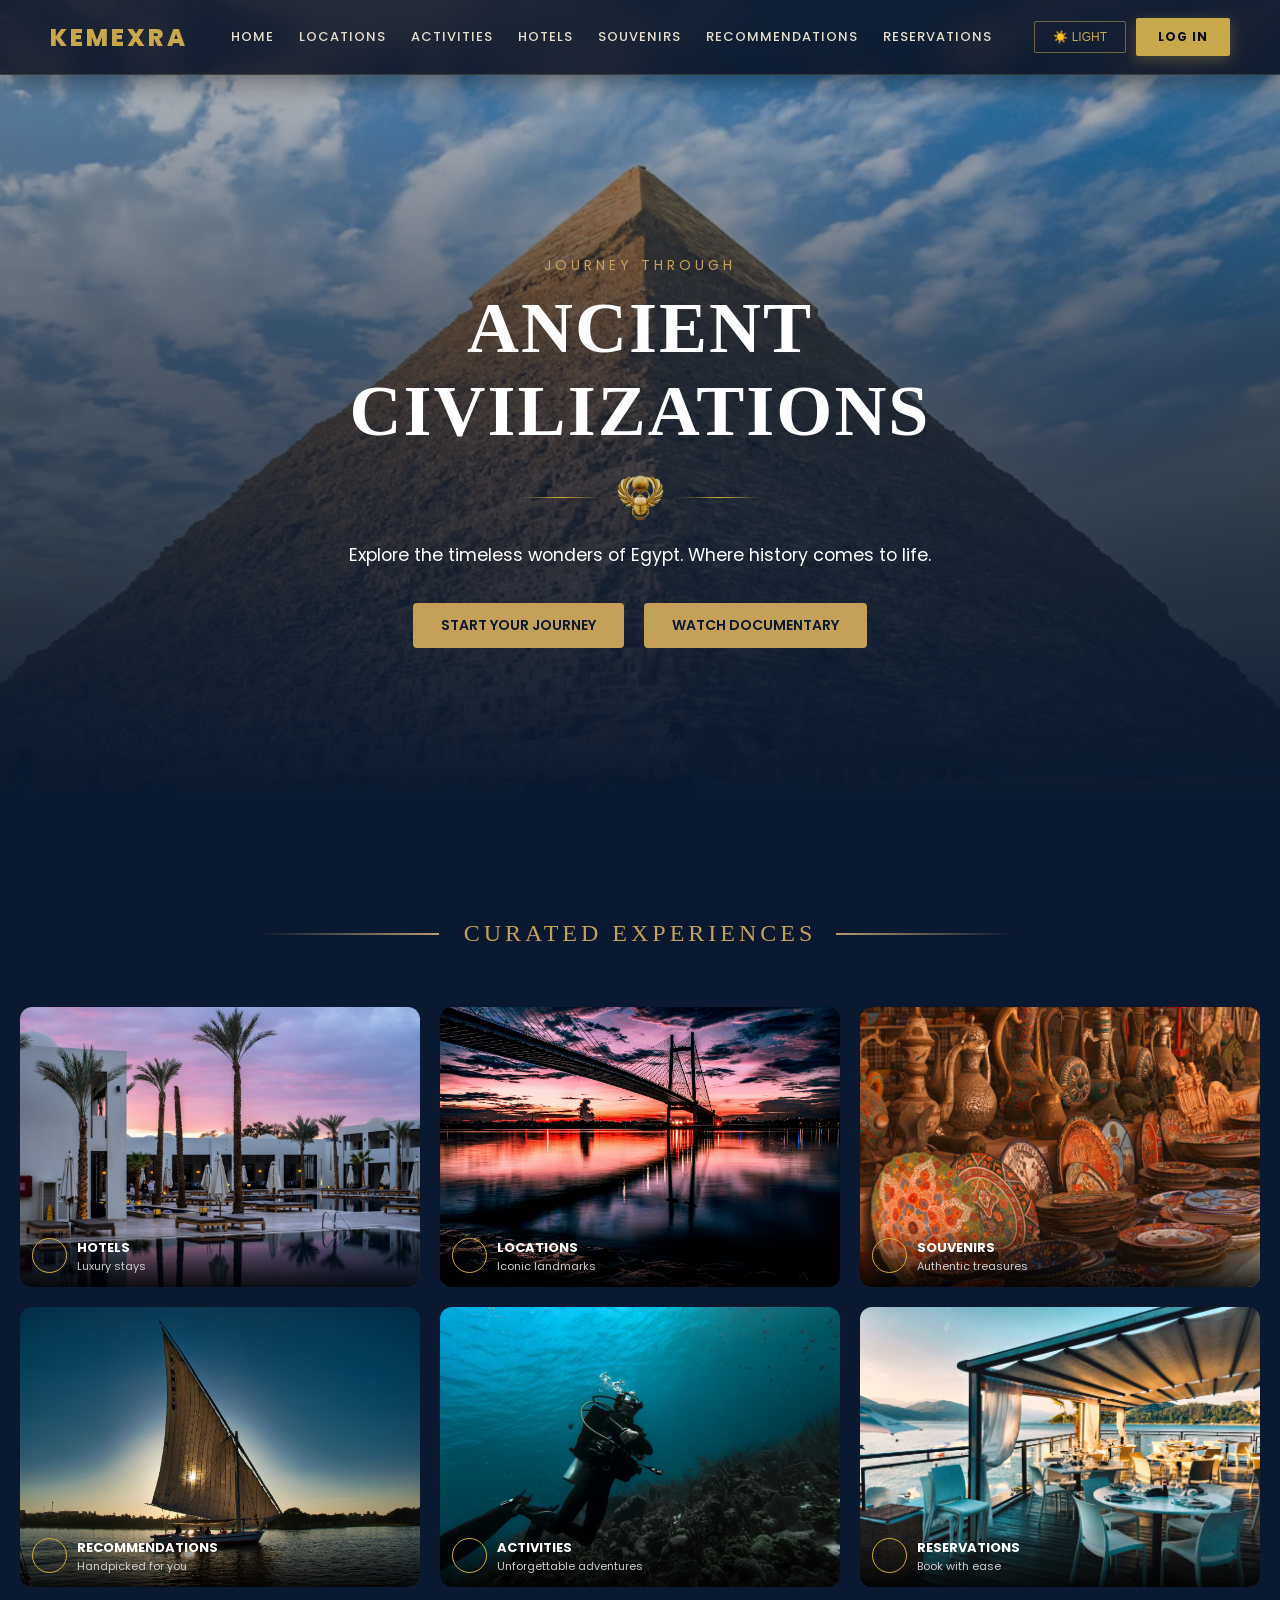
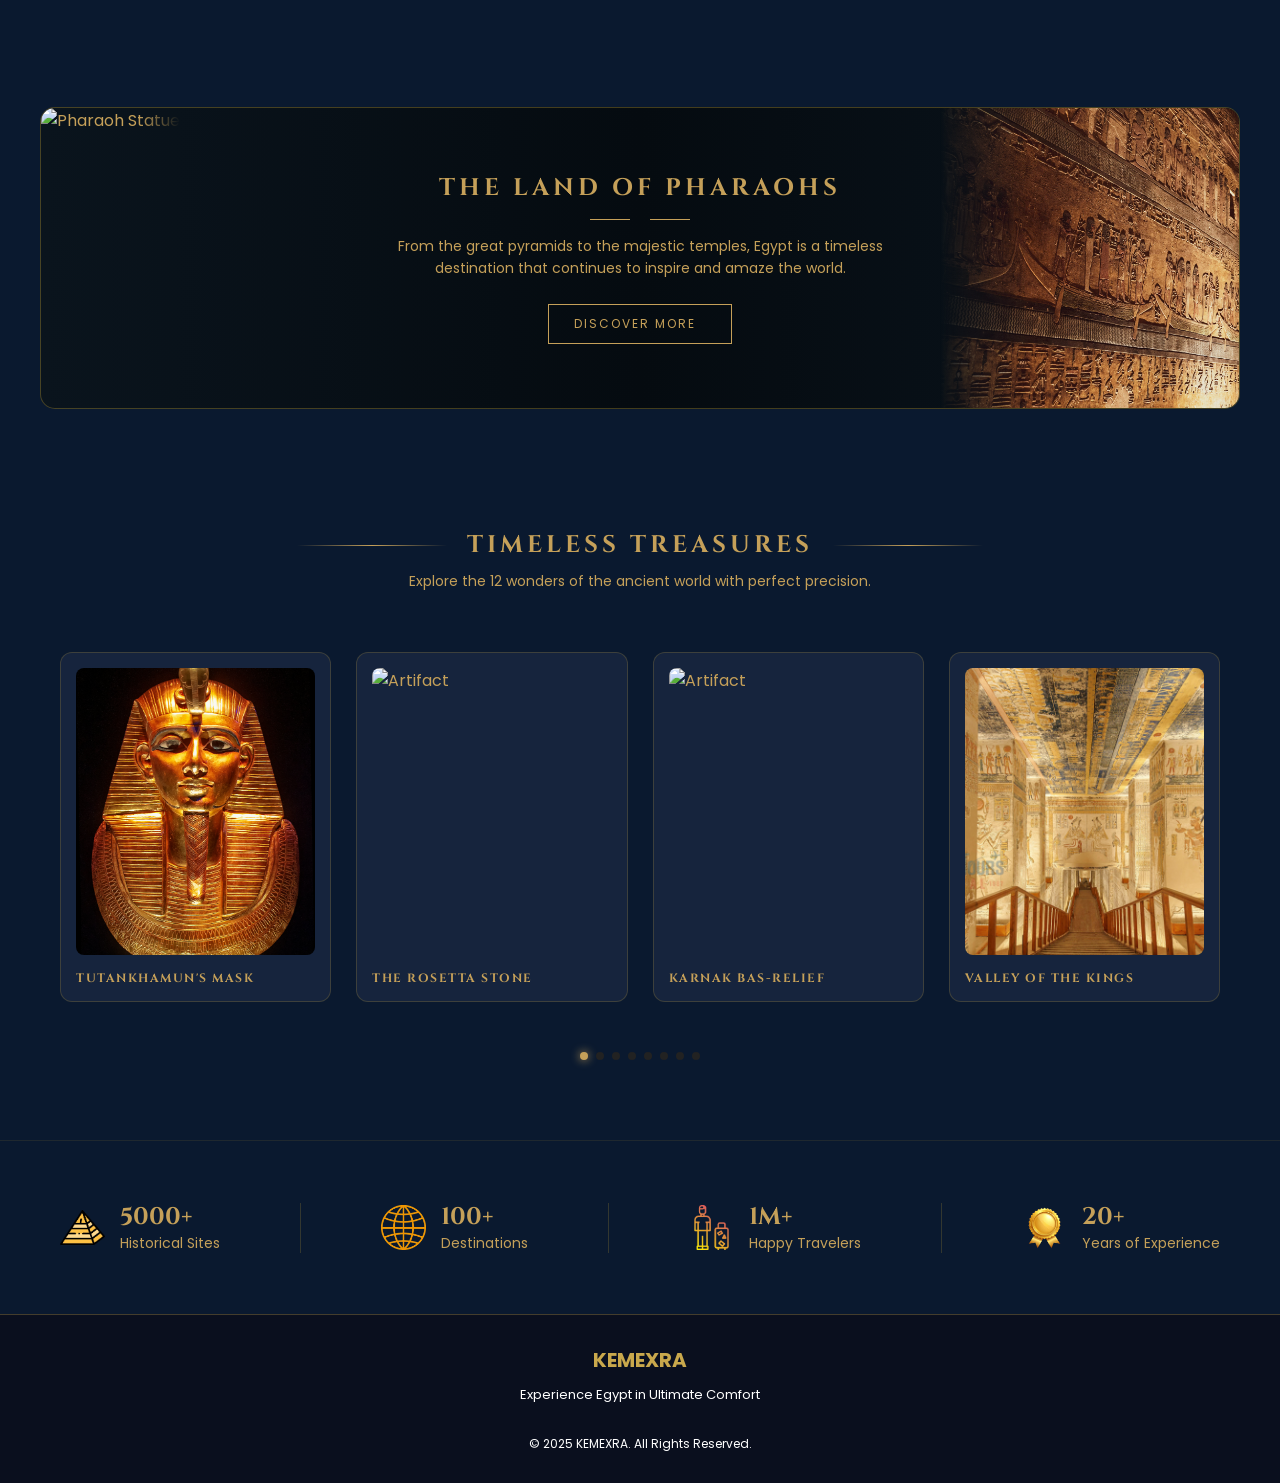
==== index.html @ e56639f3 "Update index.html" ====
<!DOCTYPE html>
<html lang="en">
<head>
    <meta charset="UTF-8">
    <meta name="viewport" content="width=device-width, initial-scale=1.0">
    <title>home</title>
    <link rel="stylesheet" href="index.css">
    <link rel="stylesheet" href="https://cdnjs.cloudflare.com/ajax/libs/font-awesome/7.0.1/css/all.min.css" integrity="sha512-2SwdPD6INVrV/lHTZbO2nodKhrnDdJK9/kg2XD1r9uGqPo1cUbujc+IYdlYdEErWNu69gVcYgdxlmVmzTWnetw==" crossorigin="anonymous" referrerpolicy="no-referrer" />
</head>
<body>
    <!-- HEADER START -->
    <header id="header">
<nav class="navbar">
    <div class="logo">KEMEXRA</div>
    <div class="nav-links">
        <a href="index.html">Home</a>
        <a href="locations/locations.html">Locations</a>
        <a href="activities/activities.html">Activities</a>
        <a href="hotels/hotels.html">Hotels</a>
        <a href="souvenirs/souvenirs.html">Souvenirs</a>
        <a href="Recommendations/rec.html">Recommendations</a>
        <a href="booking/booking.html">Reservations</a>
    </div>
    <div style="display:flex; gap:10px; align-items:center;">
        <button class="theme-btn" onclick="toggleTheme()">☀️ Light</button>
        <a class="action-btn" href="login.html">LOG IN</a>
    </div>
</nav>
    </header>
    <!-- HEADER END -->
<!-- ============================================================================ -->
    <!-- main start -->
    <main>
        <!-- home start -->
        <section id="hero">
            <div class="container">
                <span class="sub-title">JOURNEY THROUGH</span>
                <h1>ANCIENT CIVILIZATIONS</h1>
                <div class="divider">
                    <div class="line"></div>
                    <img src="./img/scarab.png" alt="" class="scarab">
                    <div class="line"></div>
                </div>
                <p>Explore the timeless wonders of Egypt. Where history comes to life.</p>
                <div class="btn-group">
                    <a href="#" class="btn btn-gold">START YOUR JOURNEY <i class="fa-solid fa-right-long"></i></a>
                    <a href="#" class="btn btn-outline"><i class="fa-solid fa-play"></i>WATCH DOCUMENTARY</a>
                </div>
            </div>
        </section>
        <!-- home end -->
<!-- =============================================================================================================================== -->
        <!-- card start -->
        <section id="card">
            <div class="curated-container">
                <span class="text">CURATED EXPERIENCES</span>
            </div>
            <div class="cards-grid">
                <div class="custom-card">
                    <a href="#"><img src="./img/hotels.jpg"></a>
                    <div class="card-overlay">
                        <div class="icon-circle"><i class="fa-solid fa-hotel"></i></div>
                        <div class="card-info">
                            <h3>HOTELS</h3>
                            <p>Luxury stays</p>
                        </div>
                    </div>
                </div>
                <div class="custom-card">
                    <a href="#"><img src="./img/locations.jpg"></a>
                    <div class="card-overlay">
                        <div class="icon-circle"><i class="fa-solid fa-location-dot"></i></div>
                        <div class="card-info">
                            <h3>LOCATIONS</h3>
                            <p>Iconic landmarks</p>
                        </div>
                    </div>
                </div>
                <div class="custom-card">
                    <a href="#"><img src="./img/SOUVENIRS.jpg"></a>
                    <div class="card-overlay">
                        <div class="icon-circle"><i class="fa-solid fa-bag-shopping"></i></div>
                        <div class="card-info">
                            <h3>SOUVENIRS</h3>
                            <p>Authentic treasures</p>
                        </div>
                    </div>
                </div>
                <div class="custom-card">
                    <a href="#"><img src="./img/RECOMMENDATIONS.jpg"></a>
                    <div class="card-overlay">
                        <div class="icon-circle"><i class="fa-regular fa-star"></i></div>
                        <div class="card-info">
                            <h3>RECOMMENDATIONS</h3>
                            <p>Handpicked for you</p>
                        </div>
                    </div>
                </div>
                <div class="custom-card">
                    <a href="#"><img src="./img/ACTIVITIES.jpg"></a>
                    <div class="card-overlay">
                        <div class="icon-circle"><i class="fa-solid fa-person-swimming"></i></div>
                        <div class="card-info">
                            <h3>ACTIVITIES</h3>
                            <p>Unforgettable adventures</p>
                        </div>
                    </div>
                </div>
                <div class="custom-card">
                    <a href="#"><img src="./img/RESERVATIONS.jpg"></a>
                    <div class="card-overlay">
                        <div class="icon-circle"><i class="fa-solid fa-bell-concierge"></i></div>
                        <div class="card-info">
                            <h3>RESERVATIONS</h3>
                            <p>Book with ease</p>
                        </div>
                    </div>
                </div>
            </div>
        </section>
        <!-- card end -->
<!-- ================================================================================================================================= -->
        <!-- pharaoh start -->
        <section class="pharaohs-banner">
            <div class="banner-content">
                <div class="banner-img-side left-img">
                    <img src="./img/Pharaoh.png" alt="Pharaoh Statue">
                </div>
                <div class="banner-text">
                    <h2 class="gold-title">THE LAND OF PHARAOHS</h2>
                    <div class="mini-divider">
                        <span class="line"></span>
                        <i class="fa-solid fa-feather-pointed"></i>
                        <span class="line"></span>
                    </div>
                    <p>From the great pyramids to the majestic temples, Egypt is a timeless destination that continues to inspire and amaze the world.</p>
                    <a href="#" class="discover-btn">DISCOVER MORE <i class="fa-solid fa-arrow-right"></i></a>
                </div>
                <div class="banner-img-side right-img">
                    <img src="./img/Hieroglyphics.jpg" alt="Hieroglyphics">
                </div>
            </div>
        </section>
        <!--  pharaoh end -->
<!-- ============================================================================================================================================== -->
        <!-- slider start -->
        <section id="treasures-slider">
            <div class="section-title-wrapper">
                <div class="line"></div>
                <h2 class="gold-title">TIMELESS TREASURES</h2>
                <div class="line"></div>
            </div>
            <p class="slider-desc">Explore the 12 wonders of the ancient world with perfect precision.</p>
            <div class="carousel-main-wrapper">
                <button class="nav-arrow prev" id="prevBtn"><i class="fa-solid fa-chevron-left"></i></button>
                <div class="carousel-viewport" id="viewport">
                    <div class="carousel-track" id="track">
                        <div class="artifact-card">
                            <div class="artifact-img"><img src="./img/TUTANKHAMUN'S.jpg" alt="Artifact"></div>
                            <h3>TUTANKHAMUN'S MASK</h3>
                        </div>
                        <div class="artifact-card">
                            <div class="artifact-img"><img src="./img/ROSETTA.jpg" alt="Artifact"></div>
                            <h3>THE ROSETTA STONE</h3>
                        </div>
                        <div class="artifact-card">
                            <div class="artifact-img"><img src="./img/KARNAK.jpg" alt="Artifact"></div>
                            <h3>KARNAK BAS-RELIEF</h3>
                        </div>
                        <div class="artifact-card">
                            <div class="artifact-img"><img src="./img/VALLEY OF THE KINGS.jpg" alt="Artifact"></div>
                            <h3>VALLEY OF THE KINGS</h3>
                        </div>
                        <div class="artifact-card">
                            <div class="artifact-img"><img src="./img/LUXOR TEMPLE.jpg" alt="Artifact"></div>
                            <h3>LUXOR TEMPLE</h3>
                        </div>
                        <div class="artifact-card">
                            <div class="artifact-img"><img src="./img/ABU SIMBEL TEMPLE.webp" alt="Artifact"></div>
                            <h3>ABU SIMBEL TEMPLE</h3>
                        </div>
                        <div class="artifact-card">
                            <div class="artifact-img"><img src="./img/queen-nefertiti.webp" alt="Artifact"></div>
                            <h3>QUEEN NEFERTARI</h3>
                        </div>
                        <div class="artifact-card">
                            <div class="artifact-img"><img src="./img/GREAT PYRAMIDS.jpg" alt="Artifact"></div>
                            <h3>GREAT PYRAMIDS</h3>
                        </div>
                        <div class="artifact-card">
                            <div class="artifact-img"><img src="./img/THE SPHINX.webp" alt="Artifact"></div>
                            <h3>THE SPHINX</h3>
                        </div>
                        <div class="artifact-card">
                            <div class="artifact-img"><img src="./img/PHILAE TEMPLE.jpg" alt="Artifact"></div>
                            <h3>PHILAE TEMPLE</h3>
                        </div>
                        <div class="artifact-card">
                            <div class="artifact-img"><img src="./img/COLOSSI OF MEMNON.avif" alt="Artifact"></div>
                            <h3>COLOSSI OF MEMNON</h3>
                        </div>
                        <div class="artifact-card">
                            <div class="artifact-img"><img src="./img/EDFU TEMPLE.avif" alt="Artifact"></div>
                            <h3>EDFU TEMPLE</h3>
                        </div>
                    </div>
                </div>
                <button class="nav-arrow next" id="nextBtn"><i class="fa-solid fa-chevron-right"></i></button>
            </div>
            <div class="slider-dots" id="dotsContainer"></div>
        </section>
        <!-- slider end -->
<!-- ==================================================================================================================================================== -->
<!-- stats start -->
        <section id="stats-banner">
            <div class="stats-container">
                <div class="stat-item">
                    <img src="./img/pyramid_icon.png" alt="Icon">
                    <div class="stat-text">
                        <h3>5000+</h3>
                        <p>Historical Sites</p>
                    </div>
                </div>
                <div class="stat-divider"></div>
                <div class="stat-item">
                    <img src="./img/globe-icon.png" alt="Icon">
                    <div class="stat-text">
                    <h3>100+</h3>
                    <p>Destinations</p>
                </div>
            </div>
            <div class="stat-divider"></div>
            <div class="stat-item">
                <img src="./img/traveler-icon.png" alt="Icon">
                <div class="stat-text">
                    <h3>1M+</h3>
                    <p>Happy Travelers</p>
                </div>
            </div>
            <div class="stat-divider"></div>
            <div class="stat-item">
                <img src="./img/award-icon.png" alt="Icon">
                <div class="stat-text">
                    <h3>20+</h3>
                    <p>Years of Experience</p>
                </div>
            </div>
        </section>
<!-- stats end -->
    </main>
    <!-- main end -->
<!-- ======================================================================================================================= -->
    <!-- footer start -->
    <footer>
        <p class="footer-logo">KEMEXRA</p>
        <p class="footer-tagline">Experience Egypt in Ultimate Comfort</p>
        <div class="footer-socials">
            <a href="#"><i class="bi bi-facebook"></i></a>
            <a href="#"><i class="bi bi-instagram"></i></a>
            <a href="#"><i class="bi bi-twitter-x"></i></a>
        </div>
        <p class="footer-copy">&copy; 2025 KEMEXRA. All Rights Reserved.</p>
    </footer>
    <!-- footer end -->
<script src="index.js"></script>
</body>
</html>
---- index.css ----
@import url('https://fonts.googleapis.com/css2?family=Cinzel:wght@400;700&family=Playfair+Display:ital,wght@0,700;1,700&family=Montserrat:wght@300;400;600&family=Poppins:wght@300;400&display=swap');


:root { /*الوان الصفحة كفاريبل*/
    --bg-deep-blue: #0a192f;      
    --nav-darker-blue: #0a0f1e;  
    --gold-accent: #c5a059;
    --h1:#ffffff;        
    --white-text:#E1EBF9 ;         
    --button-gold:#c5a059;
    --sub-title: #c5a059;               
    --sky-blue-muted:#16243d;
    --parent-color:linear-gradient(90deg, rgba(10,20,29,1) 0%, rgba(5,11,16,1) 50%, rgba(10,20,29,1) 100%); 
    --shadow-color:linear-gradient(to bottom, rgba(10, 25, 47, 0.2) 0%,   rgba(10, 25, 47, 0.7) 40%,   rgba(10, 25, 47, 1) 90% );
    --line:linear-gradient(to right, transparent, #d4af37, transparent);        
}



:root.light-mode { /*الوان الصفحة بنفس الفاريبلز بس لايت */
    --bg-deep-blue: #E1EBF9;
    --gold-accent: #2C3E50;
    --nav-darker-blue:#F0F4FF;
    --sky-blue-muted:#D1E3F8;
    --parent-color:#F5F5F5;
    --white-text:#0a0f1e;
    --shadow-color:linear-gradient(to bottom, rgba(225, 235, 249, 0) 0%,   rgba(225, 235, 249, 0.6) 50%,  rgba(225, 235, 249, 1) 100% );
    --h1:#2B4377;
    --sub-title:#2B4377;
    --line:linear-gradient(to right, transparent,#2B4377 , transparent);
    --button-gold:#2B4377;
}


body {
    background-color: var(--bg-deep-blue);
    color: var(--gold-accent);
    transition: 0.3s; 
}

*{
    margin: 0;
    padding:0;
    box-sizing:border-box;

}

html{
    scroll-behavior: smooth;
}

body{
    font-family: "Poppins", sans-serif;
}

ul{
    list-style: none;
}
a{
    text-decoration:none;
}
/* ===================================================================== */

#header{
    position:fixed;
    width:100%;
    z-index: 3;
    

}


.navbar {
    display: flex;
    justify-content: space-between;
    align-items: center;
    padding: 18px 50px; 
    background-color: rgba(10, 15, 30, 0.85);
    backdrop-filter: blur(12px); 
    position: sticky;
    top: 0;
    z-index: 1000;
    border-bottom: 1px solid rgba(201, 168, 76, 0.2); 
    box-shadow: 0 4px 30px rgba(0, 0, 0, 0.5); 
}

.logo {
    font-size: 24px;
    font-weight: 800;
    color: #c9a84c;
    letter-spacing: 3px;
    text-transform: uppercase;
}

.nav-links {
    display: flex;
    gap: 25px;
}

.nav-links a {
    text-decoration: none;
    color: #e6dfcd; 
    font-size: 13px;
    font-weight: 500;
    text-transform: uppercase;
    letter-spacing: 1px;
    transition: all 0.4s ease; 
    position: relative; 
}

.nav-links a::after {
    content: '';
    position: absolute;
    width: 0;
    height: 1.5px;
    bottom: -5px;
    left: 0;
    background-color: #c9a84c;
    transition: width 0.3s ease;
}

.nav-links a:hover {
    color: #c9a84c;
}

.nav-links a:hover::after {
    width: 100%;
}

.theme-btn {
    background-color: transparent;
    border: 1px solid rgba(201, 168, 76, 0.5);
    color: #c9a84c;
    padding: 8px 18px;
    border-radius: 2px; 
    cursor: pointer;
    font-size: 12px;
    text-transform: uppercase;
    transition: 0.3s;
}

.theme-btn:hover {
    background-color: rgba(201, 168, 76, 0.1);
    border-color: #c9a84c;
}

.action-btn {
    background-color: #c9a84c;
    padding: 10px 22px;
    border-radius: 2px;
    color: #0a0f1e !important;
    font-weight: 700;
    font-size: 12px;
    letter-spacing: 1px;
    transition: 0.3s;
    box-shadow: 0 4px 15px rgba(201, 168, 76, 0.3);
}

.action-btn:hover {
    background-color: #e8ce87;
    transform: translateY(-2px); 
    box-shadow: 0 6px 20px rgba(201, 168, 76, 0.4);
}

.container {
    max-width: 900px;
    padding: 20px;
    text-align: center; 
}

/* ============================================================================================================================================================ */

#hero {
    background-image: var(--shadow-color)/*linear-gradient(to bottom, rgba(10, 25, 47, 0.2) 0%,   rgba(10, 25, 47, 0.7) 40%,   rgba(10, 25, 47, 1) 90% )*/
    ,url('./img/homebackground.avif');
    background-size: cover;
    background-position: center;
    height: 100vh;
    display: flex;
    justify-content: center;
    align-items: center;
}


.sub-title {
    font-size: 14px;
    letter-spacing: 4px;
    color: var(--sub-title); 
    text-transform: uppercase;
}


#hero h1 { 
    /*clamp بتخلي حجم الخط يتغير على حسب الشاشة*/
    font-size: clamp(2.5rem, 6vw, 4.5rem);/*clamp(اكبر قيمة, قيمة متغيرة حسب عرض الشاشة, اقل قيمة*/ 
    font-weight: 700;
    letter-spacing: 2px;
    margin: 10px 0;
    font-family: "Times New Roman", Times, serif; 
    color: var(--h1);
}


.divider { /*ده عشان اخلي الخط والصورة والخط التاني جمب بعض */
    display: flex;
    align-items: center;
    justify-content: center;
    gap: 15px;
    margin: 20px 0;
}

.divider .line { /*جبت ديف فاضي اديتله ارتفاع و عرض ولون فبقى خط صغير*/
    height: 1px;
    width: 80px;
    background: var(--line);/*linear-gradient(to right, transparent, #d4af37, transparent)*/
}

.divider .scarab {
    width: 50px;
}


#hero p {
    font-size: 1.1rem;
    color: var(--h1);
    margin-bottom: 35px;
}


.btn-group {
    display: flex;
    gap: 20px;
    justify-content: center;
    flex-wrap: wrap; 
}

.btn {
    text-decoration: none;
    padding: 12px 28px;
    font-weight: 600;
    font-size: 14px;
    border-radius: 4px;
    transition: 0.3s ease;
    gap: 10px;
}


.btn-gold {
    background-color: var(--button-gold);
    color: var(--bg-deep-blue);
}

.btn-gold:hover {
    background-color: #f1c40f;
    transform: translateY(-3px);
}


.btn-outline { /*عاملة كل بوتون كلاس مختلف عشان كنت بفكر اخليهم مختلفين في الالوان بس رجعت في كلامي*/
    background-color: var(--button-gold);
    color: var(--bg-deep-blue);
}

.btn-outline:hover {
    border-color: var(--gold-accent);
    background-color: #f1c40f;
    transform: translateY(-3px);    
}

/* ========================================================================================================= */


#card{
    background-color: var(--bg-deep-blue);
    display: flex;
    width: 100%;
    justify-content: center;
    align-items: center;
    padding: 0px 20px;
    padding-bottom: 80px;
    flex-direction: column;
    gap: 40px;
}





.curated-container {
    display: flex;
    align-items: center;
    text-align: center;
    width: 100%;
    max-width: 800px;
    padding: 20px;
}

.text {
    color:#c5a059; 
    font-family: "Times New Roman", Times, serif; 
    font-size: 24px;
    letter-spacing: 4px; 
    padding: 0 20px;
    white-space: nowrap;
    font-weight: 500;
}

/*الخطين اللي جمب ال text *//*نفس فكرة  ال ديفايدر فوق بس بطريقة مختلفة*/
.curated-container::before,
.curated-container::after { /*قبل وبعد ال ديف ده */
    content: "";
    flex: 1; /*هيتمدو وياخدو مساحة*/ /*المساحة اللي هياخدوها هيا مساحة ال curated-container max-width:800px; مش هياخدو عرض الشاشة كلها*/
    height: 2px; /*سمك الخط*/
    background: linear-gradient(to right, transparent, #b89c6f); 
    margin-right: 5px;
}

.curated-container::after { /*من اليمين للشمال*/
    background: linear-gradient(to left, transparent, #b89c6f);
}



.cards-grid{
    display: grid;
    grid-template-columns: repeat(3, 1fr); 
    justify-content: center;
    gap: 20px;
    width: 100%;/*بخلي الديف ياخد ال 1300 كاملين من غيرها هتبقى اصغر من ال 1300*/
    max-width: 1300px;
    margin: auto;
}


.custom-card{
    width: 100%;/*1fr*/
    height: 280px; 
    position: relative;
    border-radius: 12px;
    overflow: hidden;
    transition: 0.3s;
}


.custom-card img{
    width: 100%;
    height: 100%;
    object-fit: cover;
    transition: 0.4s;
}


.card-overlay{
    position: absolute;
    bottom: 0;
    width: 100%;
    padding: 12px;
    display: flex;
    gap: 10px;
    background: linear-gradient(to top, rgba(0,0,0,0.85), transparent);
    color: white;
}


.icon-circle{
    width: 35px;
    height: 35px;
    border: 1px solid #d4af37;
    border-radius: 50%;
    display: flex;
    align-items: center;
    justify-content: center;
    color: #d4af37;
    font-size: 14px;
}


.card-info h3{
    font-size: 13px;
}

.card-info p{
    font-size: 11px;
    color: #ccc;
}


.custom-card:hover img{
    transform: scale(1.08);
}

.custom-card:hover{
    transform: translateY(-5px);
}

/* ===================================================================== */


.pharaohs-banner {
    background-color: var(--bg-deep-blue); 
    padding: 40px;
    display: flex;
    justify-content: center;
}

.banner-content {
    display: flex;
    align-items: center;
    justify-content: space-between;
    width: 100%;
    max-width: 1400px;
    border: 1px solid rgba(212, 175, 55, 0.3); 
    border-radius: 15px;
    overflow: hidden;
    background: var(--parent-color);
}


.banner-img-side {
    width: 25%;
    height: 300px;
}

.banner-img-side img {
    width: 100%;
    height: 100%;
    object-fit: cover;
    mask-image: linear-gradient(to right, black 70%, transparent);
}

.right-img img {
    mask-image: linear-gradient(to left, black 70%, transparent);
    /*دي بتستخدم عشان تخفي جزء من العنصر بشكل تدريجي */
    /*الصورة ظاهرة بالكامل من الشمال لحد 70% من الصورة*/
    /* بتبدا تختفي تدريجيا من 70% لحد الاخر  */
}


.banner-text {
    width: 45%;
    text-align: center;
    padding: 20px;
}

.gold-title{
    color: var(--gold-accent);
    font-family: 'Cinzel', serif;
    font-size: 22px;
    letter-spacing: 3px;
}

.mini-divider {
    display: flex;
    align-items: center;
    justify-content: center;
    gap: 10px;
    margin: 15px 0;
}

.mini-divider i{
    color: var(--gold-accent);
}

.mini-divider .line {
    height: 1px;
    width: 40px;
    background: var(--gold-accent);
}

.banner-text p {
    color: var(--gold-accent);
    font-size: 14px;
    line-height: 1.6;
    margin-bottom: 25px;
}


.discover-btn {
    display: inline-flex;
    align-items: center;
    gap: 10px;
    padding: 10px 25px;
    border: 1px solid var(--gold-accent);
    color: var(--gold-accent);
    font-size: 12px;
    letter-spacing: 2px;
    transition: 0.3s;
}

.discover-btn:hover {
    background: var(--button-gold);
    color: var(--bg-deep-blue);
}

/* ========================================================================= */



#treasures-slider {
    background-color: var(--bg-deep-blue);
    padding: 80px 0;
    display: flex;
    flex-direction: column;
    align-items: center;
}


.section-title-wrapper {
    display: flex;
    align-items: center;
    justify-content: center;
    gap: 20px;
    width: 100%;
    margin-bottom: 10px;
    padding: 0 20px;
}

.section-title-wrapper .line {
    height: 1px;
    flex: 1;
    max-width: 150px;
    background: linear-gradient(to right, transparent, var(--gold-accent), transparent);
}

.gold-title {
    color: #c5a059;
    font-family: 'Cinzel', serif;
    font-size: 24px;
    letter-spacing: 4px;
    text-transform: uppercase;
}

.slider-desc {
    color: var(--gold-accent);
    text-align: center;
    font-size: 14px;
    margin-bottom: 40px;
}

/*ده اللي فيه الاسهم الصور الحركة */
.carousel-main-wrapper {
    display: flex;
    align-items: center;
    max-width: 1350px;
    margin: 0 auto;
    position: relative;
    padding: 0 60px;
    width: 100%;
}

/*ده اللي فيه الكاردات و التراك*/
.carousel-viewport {
    width: 100%;
    overflow-x: hidden;/*من غيرها كل الكاردات هتبان بالعرض */
    scroll-behavior: smooth;
    scroll-snap-type: x mandatory; /*السحب افقي x ولازم يقف عند كل عنصر */
    scrollbar-width: none;/*في متصفحات بتظهر فيها شريط سكرول لو مكتبتش دي*/
    padding: 20px 0;
}


/* دي برضو عشان تخفي شريط السكرول */
.carousel-viewport::-webkit-scrollbar {
    display: none;
}

/*فيه الكاردات */
.carousel-track {
    display: flex;
    gap: 25px; 
    width: max-content;/*العرض على قد المحتوى بالظبط*/
}

/*كل كارد*/
.artifact-card {
    flex: 0 0 calc((100vw - 120px - (3 * 25px)) / 4); /* 0 0 معناها مش هتكبر ومش هتصغر ليها عرض ثابت*//*calc(عرض الشاشة كله - المارجن من الشمال واليمين -المسافات بين الكروت ال 3 جاب بين ال4 كروت / 4 تقسيم المساحة على 4 كروت)*/
    max-width: 280px; 
    scroll-snap-align: start;/*كل كارد وانا بعمل سكرول هيقف عند بدايته من الشمال*/
    background: var(--sky-blue-muted);
    border: 1px solid rgba(212, 175, 55, 0.2);
    border-radius: 12px;
    padding: 15px;/*لو شلتها الصورة هتبقى واخدة الديف كله ماعدا المارجن بوتوم اللي تحت*/
    transition: 0.4s ease;
}

.artifact-card:hover {
    border-color: var(--gold-accent);
    transform: translateY(-8px);
}

/*الديف اللي فيه الصورة*/
.artifact-img {
    width: 100%;
    aspect-ratio: 1 / 1.2;/*دي بتحدد نسبة العرض للارتفاع   الارتفاع اطول شوية من العرض مهما اتغير الحجم*/
    border-radius: 8px;
    overflow: hidden;
    margin-bottom: 15px;
}

.artifact-img img {
    width: 100%;
    height: 100%;
    object-fit: cover;
}

.artifact-card h3 {
    color: var(--gold-accent);
    font-size: 12px;
    letter-spacing: 1.5px;
    font-family: 'Cinzel', serif;
}

/*السهم*/
.nav-arrow {
    background: none;
    border: none;
    color: var(--gold-accent);
    font-size: 28px;
    cursor: pointer;
    position: absolute;
    top: 50%;
    transform: translateY(-50%);
    z-index: 10;
    transition: 0.3s;
}

.nav-arrow:hover { color: #fff; transform: translateY(-50%) scale(1.2); }
.prev { left: 10px; }
.next { right: 10px; }

/*النقط اللي تحت*/
.slider-dots { display: flex; justify-content: center; gap: 8px; margin-top: 30px; }
.dot { width: 8px; height: 8px; border-radius: 50%; background: #222; cursor: pointer; transition: 0.3s; }
.dot.active { background: var(--gold-accent); box-shadow: 0 0 10px var(--gold-accent); }


@media (max-width: 1024px) {
    .artifact-card { flex: 0 0 calc((100vw - 120px - (2 * 25px)) / 3); }
}
@media (max-width: 768px) {
    .artifact-card { flex: 0 0 calc((100vw - 120px - (1 * 25px)) / 2); }
}
@media (max-width: 480px) {
    .artifact-card { flex: 0 0 calc(100vw - 120px); }
}

/* ============================================================================================================================================ */


/* --- Stats Section --- */
#stats-banner {
    background-color: var(--bg-deep-blue);
    padding: 60px 0;
    border-top: 1px solid rgba(212, 175, 55, 0.1);
}

.stats-container {
    max-width: 1300px;
    margin: 0 auto;
    display: flex;
    justify-content: space-around;
    align-items: center;
    padding: 0 20px;
}

.stat-item {
    display: flex;
    align-items: center;
    gap: 15px;
}

.stat-item img {
    width: 45px;
    height: 45px;
}

.stat-text h3 {
    color: var(--gold-accent);
    font-size: 24px;
    font-family: 'Cinzel', serif;
}

.stat-text p {
    color: var(--gold-accent);
    font-size: 14px;
}

.stat-divider {
    width: 1px;
    height: 50px;
    background: rgba(212, 175, 55, 0.2);
}



/* Responsive */
@media (max-width: 768px) {
    .stats-container { flex-direction: column; gap: 30px; }
    .stat-divider { display: none; }
    
}




footer {
    background-color: var(--nav-darker-blue);
    color: var(--h1);
    text-align: center;
    padding: 30px;
    border-top: 1px solid rgba(201, 168, 76, 0.3);
    /* margin-top: 40px; */
}
.footer-logo {
    color: #c9a84c;
    font-size: 20px;
    font-weight: bold;
    margin-bottom: 10px;
}
.footer-tagline {
    font-size: 13px;
    margin-bottom: 15px;
}
.footer-socials {
    display: flex;
    justify-content: center;
    gap: 20px;
    font-size: 22px;
    margin-bottom: 15px;
}
.footer-socials a {
    color: #c9a84c;
    transition: 0.3s;
}
.footer-socials a:hover {
    color: white;
}
.footer-copy {
    font-size: 12px;
}
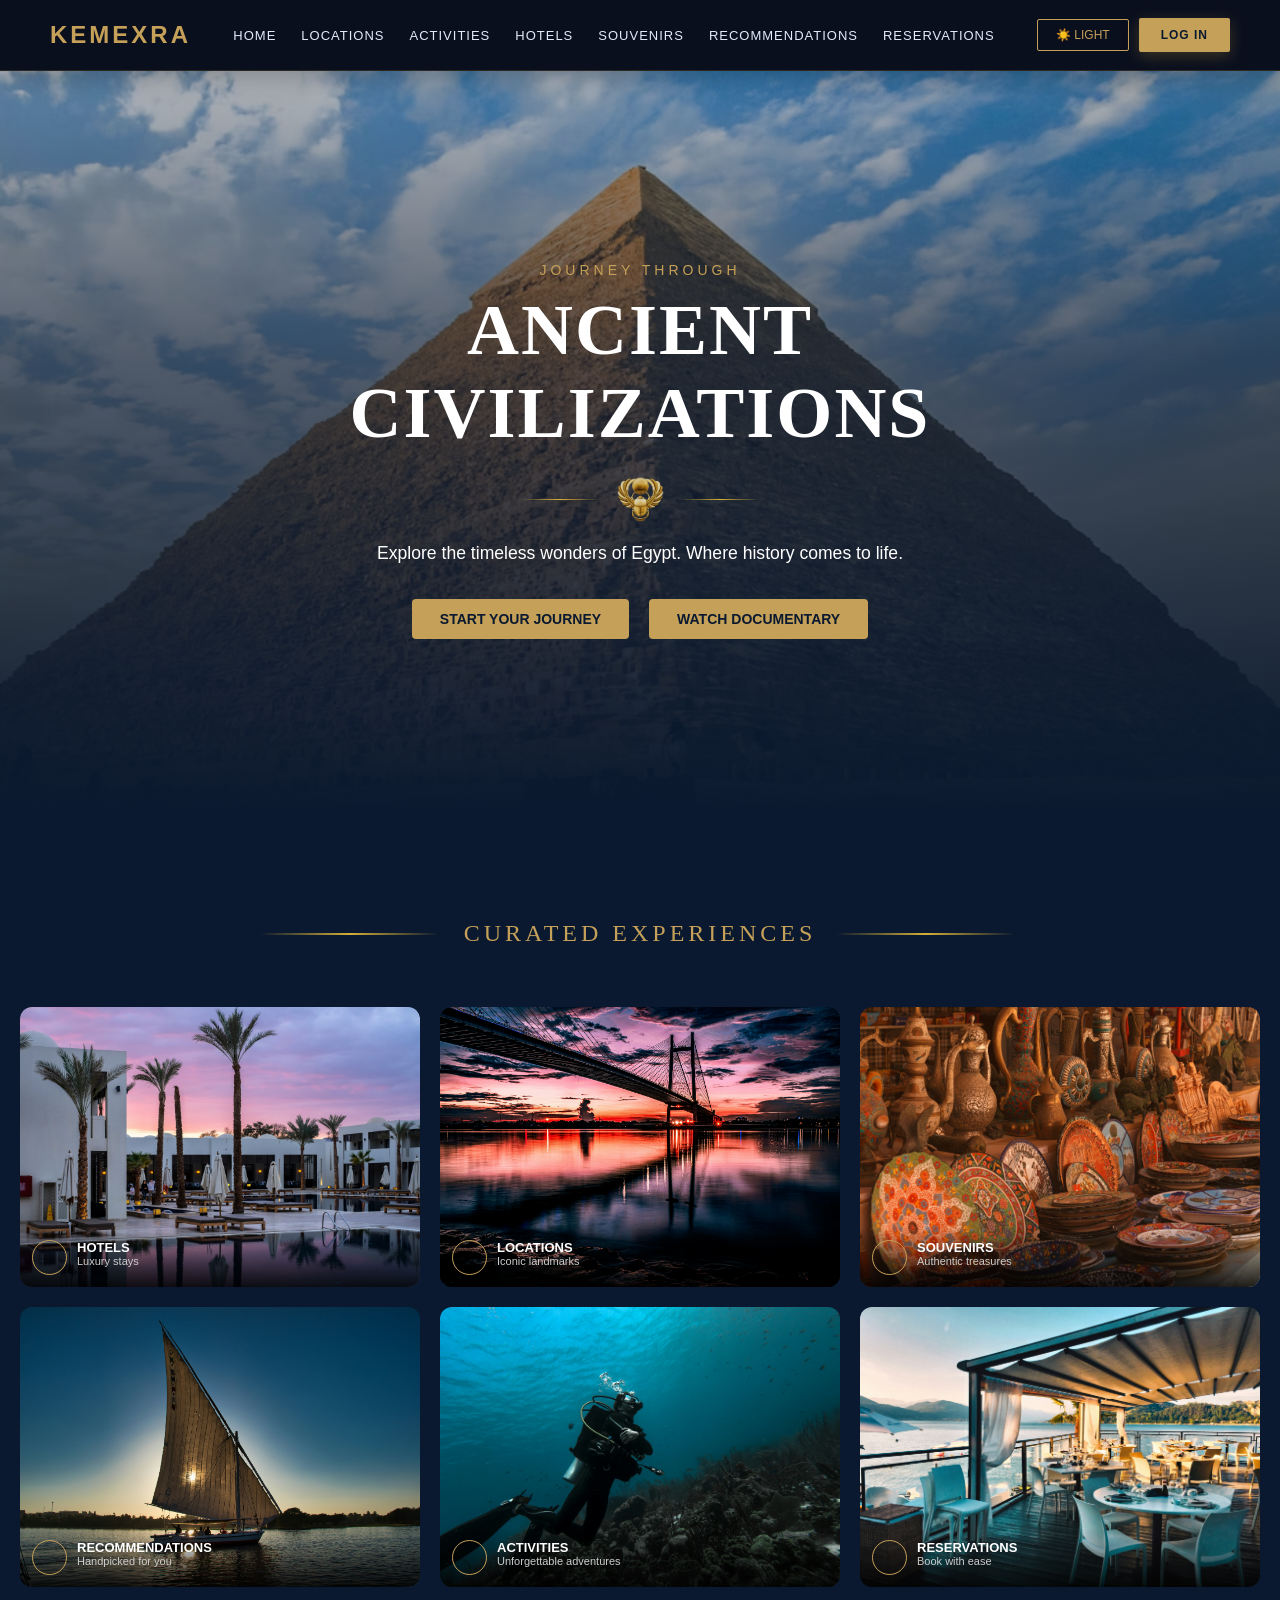
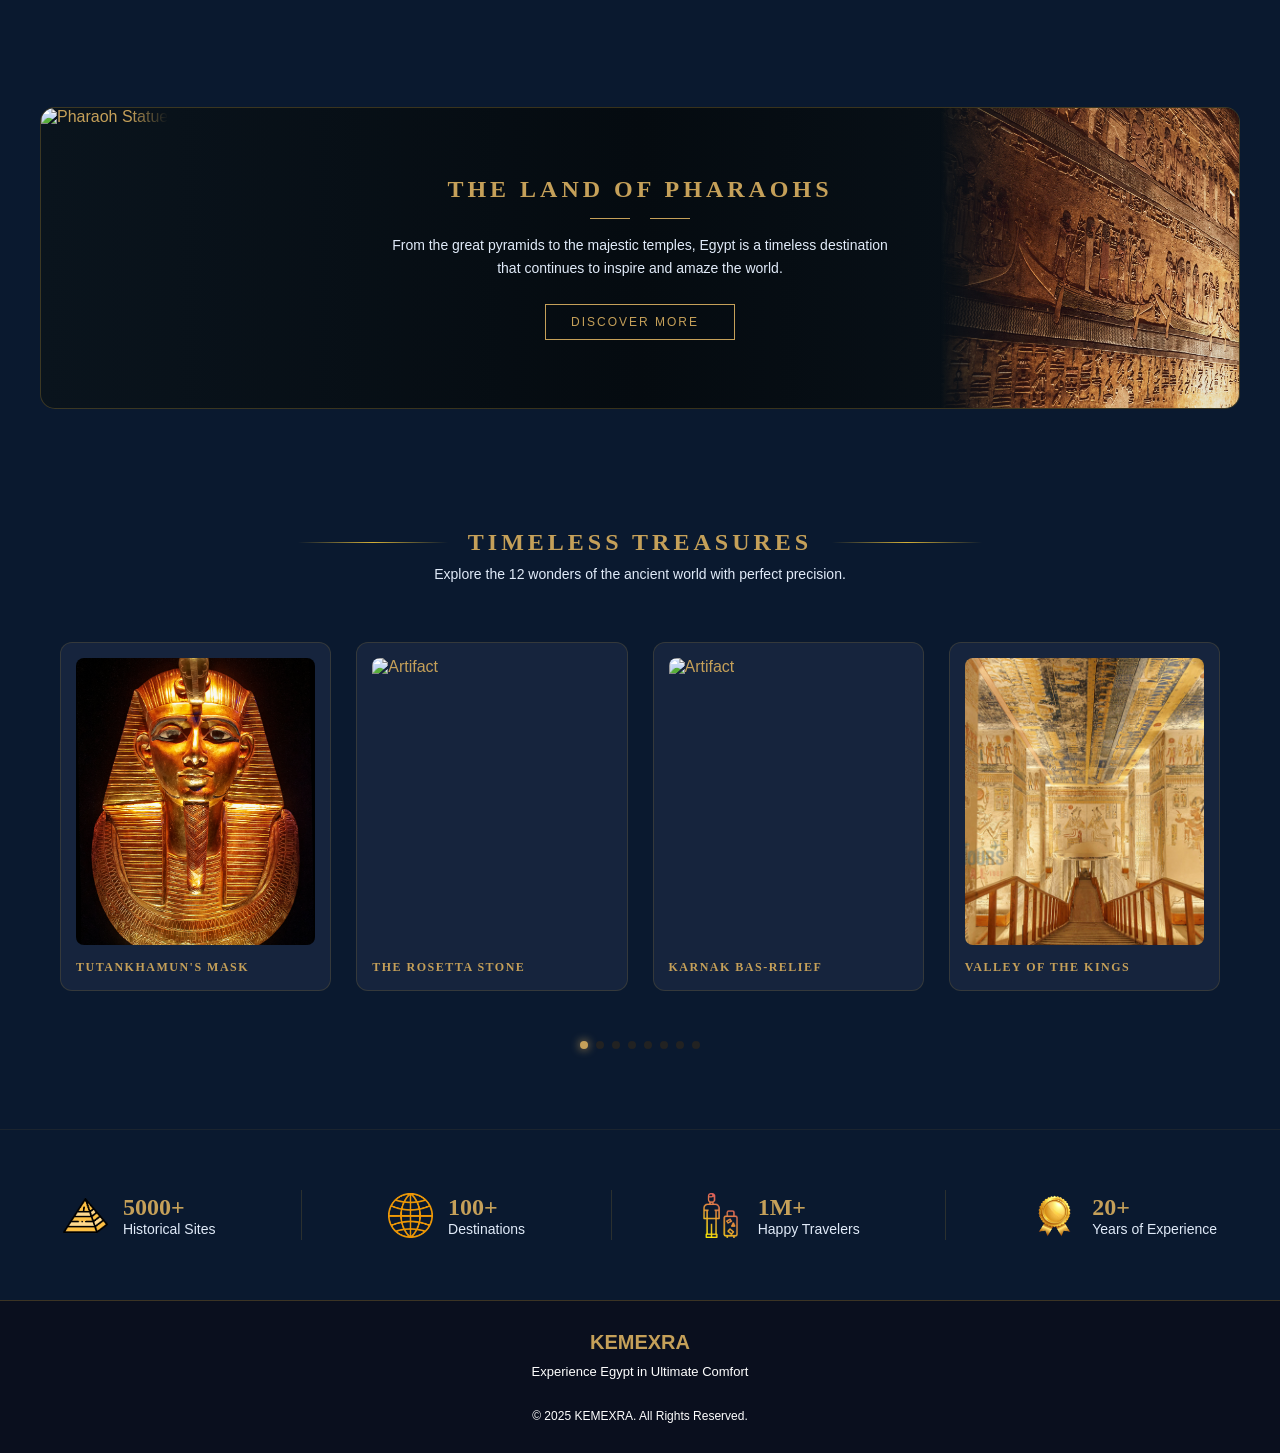
==== commit 7d0c0663: "Update index.html" ====
--- a/index.html
+++ b/index.html
@@ -1,6 +1,8 @@
 <!DOCTYPE html>
 <html lang="en">
 <head>
+    <script src="theme.js"></script>
+
     <meta charset="UTF-8">
     <meta name="viewport" content="width=device-width, initial-scale=1.0">
     <title>home</title>
@@ -13,7 +15,7 @@
 <nav class="navbar">
     <div class="logo">KEMEXRA</div>
     <div class="nav-links">
-        <a href="index.html">Home</a>
+         <a href="index.html">Home</a>
         <a href="locations/locations.html">Locations</a>
         <a href="activities/activities.html">Activities</a>
         <a href="hotels/hotels.html">Hotels</a>
@@ -23,7 +25,7 @@
     </div>
     <div style="display:flex; gap:10px; align-items:center;">
         <button class="theme-btn" onclick="toggleTheme()">☀️ Light</button>
-        <a class="action-btn" href="login.html">LOG IN</a>
+        <a class="action-btn" href="log-in/login.html">LOG IN</a>
     </div>
 </nav>
     </header>
--- a/index.css
+++ b/index.css
@@ -1,4 +1,4 @@
-@import url('https://fonts.googleapis.com/css2?family=Cinzel:wght@400;700&family=Playfair+Display:ital,wght@0,700;1,700&family=Montserrat:wght@300;400;600&family=Poppins:wght@300;400&display=swap');
+@import url('[https://fonts.googleapis.com/css2?family=Cinzel:wght@400;700&family=Playfair+Display:ital,wght@0,700;1,700&family=Montserrat:wght@300;400;600&family=Poppins:wght@300;400&display=swap](https://fonts.googleapis.com/css2?family=Cinzel:wght@400;700&family=Playfair+Display:ital,wght@0,700;1,700&family=Montserrat:wght@300;400;600&family=Poppins:wght@300;400&display=swap)');
 
 
 :root { /*الوان الصفحة كفاريبل*/
@@ -8,7 +8,7 @@
     --h1:#ffffff;        
     --white-text:#E1EBF9 ;         
     --button-gold:#c5a059;
-    --sub-title: #c5a059;               
+    --sub-title: #c5a059;                
     --sky-blue-muted:#16243d;
     --parent-color:linear-gradient(90deg, rgba(10,20,29,1) 0%, rgba(5,11,16,1) 50%, rgba(10,20,29,1) 100%); 
     --shadow-color:linear-gradient(to bottom, rgba(10, 25, 47, 0.2) 0%,   rgba(10, 25, 47, 0.7) 40%,   rgba(10, 25, 47, 1) 90% );
@@ -18,17 +18,17 @@
 
 
 :root.light-mode { /*الوان الصفحة بنفس الفاريبلز بس لايت */
-    --bg-deep-blue: #E1EBF9;
-    --gold-accent: #2C3E50;
-    --nav-darker-blue:#F0F4FF;
-    --sky-blue-muted:#D1E3F8;
-    --parent-color:#F5F5F5;
-    --white-text:#0a0f1e;
-    --shadow-color:linear-gradient(to bottom, rgba(225, 235, 249, 0) 0%,   rgba(225, 235, 249, 0.6) 50%,  rgba(225, 235, 249, 1) 100% );
-    --h1:#2B4377;
-    --sub-title:#2B4377;
-    --line:linear-gradient(to right, transparent,#2B4377 , transparent);
-    --button-gold:#2B4377;
+    --bg-deep-blue: #f5eee6;
+    --gold-accent: #b08d32;
+    --nav-darker-blue:#ebe4db;
+    --sky-blue-muted:#ffffff;
+    --parent-color:#fdfaf7;
+    --white-text:#1a1a1a;
+    --shadow-color:linear-gradient(to bottom, rgba(245, 238, 230, 0) 0%,   rgba(245, 238, 230, 0.6) 50%,  rgba(245, 238, 230, 1) 100% );
+    --h1:#1a1a1a;
+    --sub-title:#b08d32;
+    --line:linear-gradient(to right, transparent,#b08d32 , transparent);
+    --button-gold:#b08d32;
 }
 
 
@@ -75,19 +75,19 @@
     justify-content: space-between;
     align-items: center;
     padding: 18px 50px; 
-    background-color: rgba(10, 15, 30, 0.85);
+    background-color: var(--nav-darker-blue);
     backdrop-filter: blur(12px); 
     position: sticky;
     top: 0;
     z-index: 1000;
-    border-bottom: 1px solid rgba(201, 168, 76, 0.2); 
-    box-shadow: 0 4px 30px rgba(0, 0, 0, 0.5); 
+    border-bottom: 1px solid rgba(176, 141, 50, 0.2); 
+    box-shadow: 0 4px 30px rgba(0, 0, 0, 0.3); 
 }
 
 .logo {
     font-size: 24px;
     font-weight: 800;
-    color: #c9a84c;
+    color: var(--gold-accent);
     letter-spacing: 3px;
     text-transform: uppercase;
 }
@@ -99,7 +99,7 @@
 
 .nav-links a {
     text-decoration: none;
-    color: #e6dfcd; 
+    color: var(--white-text); 
     font-size: 13px;
     font-weight: 500;
     text-transform: uppercase;
@@ -115,12 +115,12 @@
     height: 1.5px;
     bottom: -5px;
     left: 0;
-    background-color: #c9a84c;
+    background-color: var(--gold-accent);
     transition: width 0.3s ease;
 }
 
 .nav-links a:hover {
-    color: #c9a84c;
+    color: var(--gold-accent);
 }
 
 .nav-links a:hover::after {
@@ -129,8 +129,8 @@
 
 .theme-btn {
     background-color: transparent;
-    border: 1px solid rgba(201, 168, 76, 0.5);
-    color: #c9a84c;
+    border: 1px solid var(--gold-accent);
+    color: var(--gold-accent);
     padding: 8px 18px;
     border-radius: 2px; 
     cursor: pointer;
@@ -140,26 +140,26 @@
 }
 
 .theme-btn:hover {
-    background-color: rgba(201, 168, 76, 0.1);
-    border-color: #c9a84c;
+    background-color: rgba(176, 141, 50, 0.1);
+    border-color: var(--gold-accent);
 }
 
 .action-btn {
-    background-color: #c9a84c;
+    background-color: var(--gold-accent);
     padding: 10px 22px;
     border-radius: 2px;
-    color: #0a0f1e !important;
+    color: var(--bg-deep-blue) !important;
     font-weight: 700;
     font-size: 12px;
     letter-spacing: 1px;
     transition: 0.3s;
-    box-shadow: 0 4px 15px rgba(201, 168, 76, 0.3);
+    box-shadow: 0 4px 15px rgba(176, 141, 50, 0.3);
 }
 
 .action-btn:hover {
     background-color: #e8ce87;
     transform: translateY(-2px); 
-    box-shadow: 0 6px 20px rgba(201, 168, 76, 0.4);
+    box-shadow: 0 6px 20px rgba(176, 141, 50, 0.4);
 }
 
 .container {
@@ -296,7 +296,7 @@
 }
 
 .text {
-    color:#c5a059; 
+    color: var(--gold-accent); 
     font-family: "Times New Roman", Times, serif; 
     font-size: 24px;
     letter-spacing: 4px; 
@@ -311,12 +311,12 @@
     content: "";
     flex: 1; /*هيتمدو وياخدو مساحة*/ /*المساحة اللي هياخدوها هيا مساحة ال curated-container max-width:800px; مش هياخدو عرض الشاشة كلها*/
     height: 2px; /*سمك الخط*/
-    background: linear-gradient(to right, transparent, #b89c6f); 
+    background: var(--line); 
     margin-right: 5px;
 }
 
 .curated-container::after { /*من اليمين للشمال*/
-    background: linear-gradient(to left, transparent, #b89c6f);
+    background: var(--line);
 }
 
 
@@ -365,12 +365,12 @@
 .icon-circle{
     width: 35px;
     height: 35px;
-    border: 1px solid #d4af37;
+    border: 1px solid var(--gold-accent);
     border-radius: 50%;
     display: flex;
     align-items: center;
     justify-content: center;
-    color: #d4af37;
+    color: var(--gold-accent);
     font-size: 14px;
 }
 
@@ -409,7 +409,7 @@
     justify-content: space-between;
     width: 100%;
     max-width: 1400px;
-    border: 1px solid rgba(212, 175, 55, 0.3); 
+    border: 1px solid rgba(176, 141, 50, 0.3); 
     border-radius: 15px;
     overflow: hidden;
     background: var(--parent-color);
@@ -468,7 +468,7 @@
 }
 
 .banner-text p {
-    color: var(--gold-accent);
+    color: var(--white-text);
     font-size: 14px;
     line-height: 1.6;
     margin-bottom: 25px;
@@ -519,11 +519,11 @@
     height: 1px;
     flex: 1;
     max-width: 150px;
-    background: linear-gradient(to right, transparent, var(--gold-accent), transparent);
+    background: var(--line);
 }
 
 .gold-title {
-    color: #c5a059;
+    color: var(--gold-accent);
     font-family: 'Cinzel', serif;
     font-size: 24px;
     letter-spacing: 4px;
@@ -531,7 +531,7 @@
 }
 
 .slider-desc {
-    color: var(--gold-accent);
+    color: var(--white-text);
     text-align: center;
     font-size: 14px;
     margin-bottom: 40px;
@@ -577,7 +577,7 @@
     max-width: 280px; 
     scroll-snap-align: start;/*كل كارد وانا بعمل سكرول هيقف عند بدايته من الشمال*/
     background: var(--sky-blue-muted);
-    border: 1px solid rgba(212, 175, 55, 0.2);
+    border: 1px solid rgba(176, 141, 50, 0.2);
     border-radius: 12px;
     padding: 15px;/*لو شلتها الصورة هتبقى واخدة الديف كله ماعدا المارجن بوتوم اللي تحت*/
     transition: 0.4s ease;
@@ -624,7 +624,7 @@
     transition: 0.3s;
 }
 
-.nav-arrow:hover { color: #fff; transform: translateY(-50%) scale(1.2); }
+.nav-arrow:hover { color: var(--h1); transform: translateY(-50%) scale(1.2); }
 .prev { left: 10px; }
 .next { right: 10px; }
 
@@ -651,7 +651,7 @@
 #stats-banner {
     background-color: var(--bg-deep-blue);
     padding: 60px 0;
-    border-top: 1px solid rgba(212, 175, 55, 0.1);
+    border-top: 1px solid rgba(176, 141, 50, 0.1);
 }
 
 .stats-container {
@@ -681,14 +681,14 @@
 }
 
 .stat-text p {
-    color: var(--gold-accent);
+    color: var(--white-text);
     font-size: 14px;
 }
 
 .stat-divider {
     width: 1px;
     height: 50px;
-    background: rgba(212, 175, 55, 0.2);
+    background: rgba(176, 141, 50, 0.2);
 }
 
 
@@ -708,11 +708,11 @@
     color: var(--h1);
     text-align: center;
     padding: 30px;
-    border-top: 1px solid rgba(201, 168, 76, 0.3);
+    border-top: 1px solid rgba(176, 141, 50, 0.3);
     /* margin-top: 40px; */
 }
 .footer-logo {
-    color: #c9a84c;
+    color: var(--gold-accent);
     font-size: 20px;
     font-weight: bold;
     margin-bottom: 10px;
@@ -729,68 +729,12 @@
     margin-bottom: 15px;
 }
 .footer-socials a {
-    color: #c9a84c;
+    color: var(--gold-accent);
     transition: 0.3s;
 }
 .footer-socials a:hover {
-    color: white;
+    color: var(--h1);
 }
 .footer-copy {
     font-size: 12px;
 }
-
-
-
-
-
-
-
-
-
-
-
-
-
-
-
-
-
-
-
-
-
-
-
-
-
-
-
-
-
-
-
-
-
-
-
-
-
-
-
-
-
-
-
-
-
-
-
-
-
-
-
-
-
-
-
-
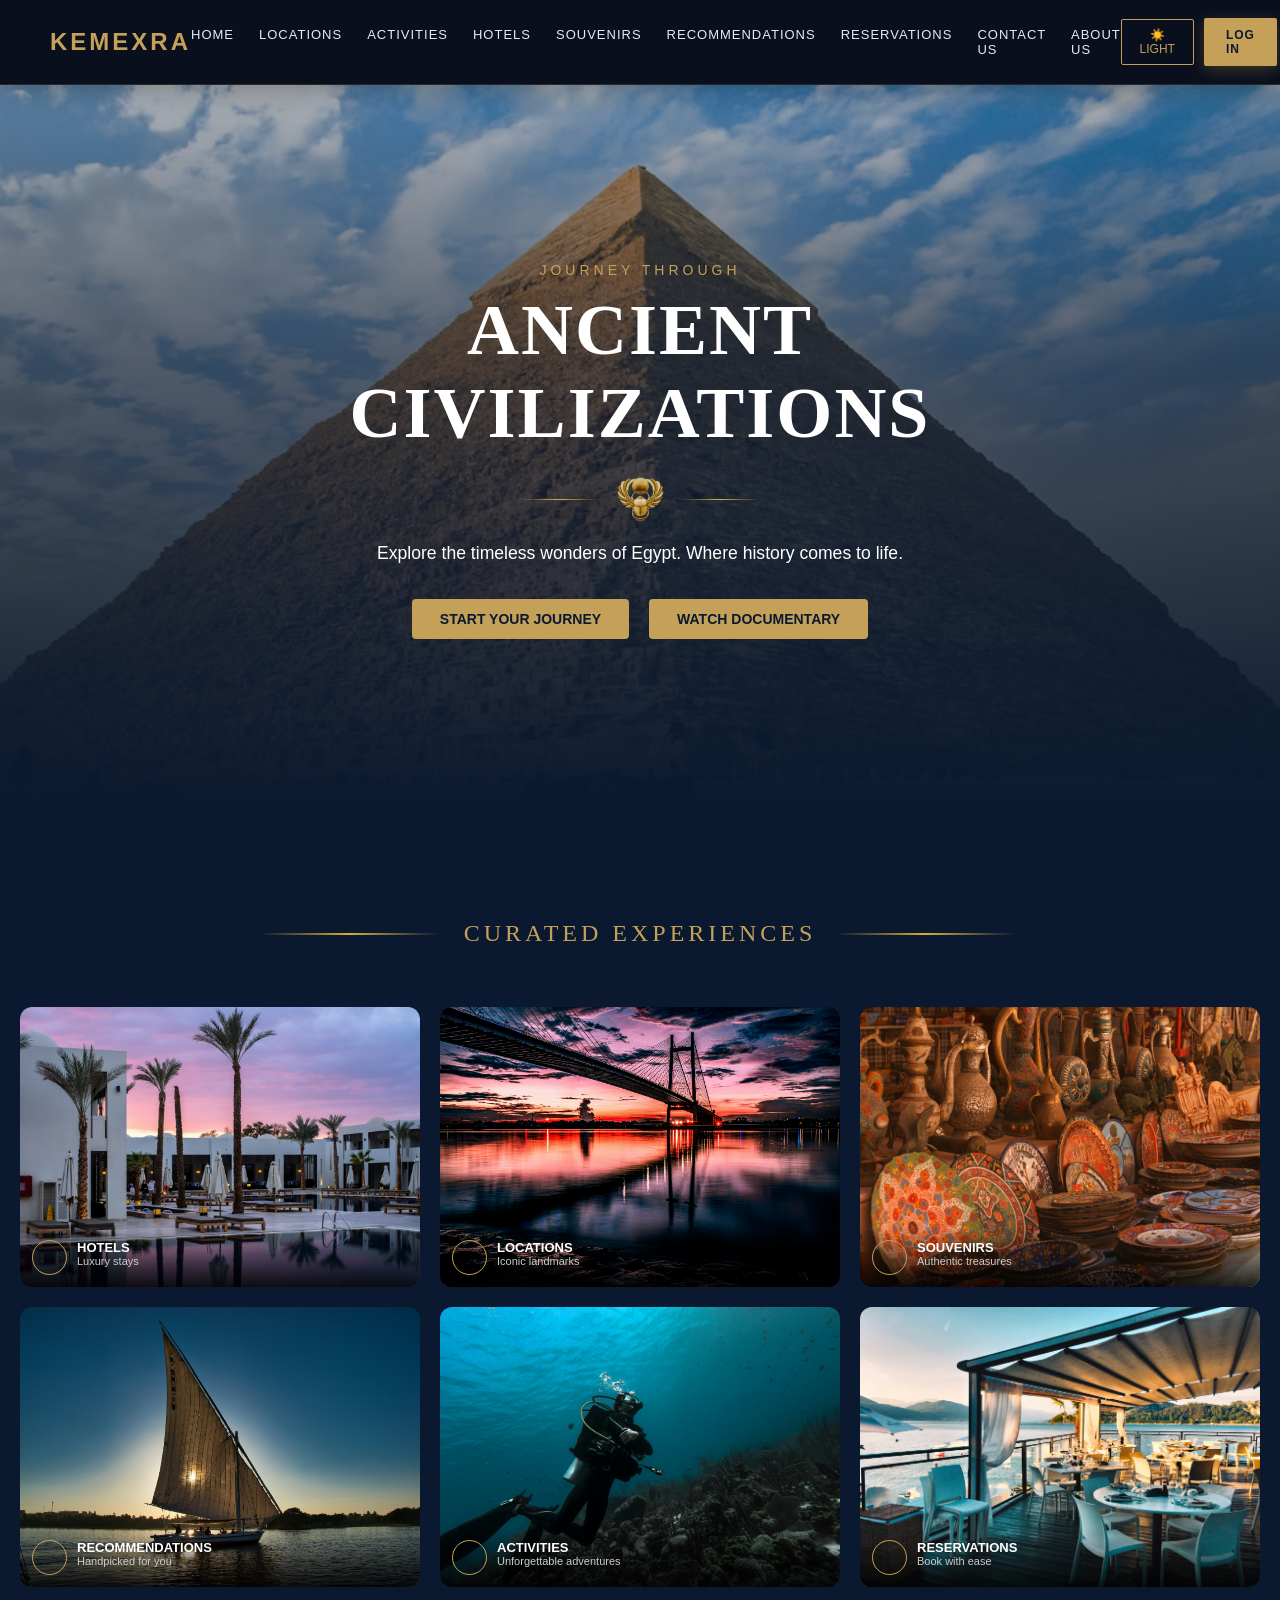
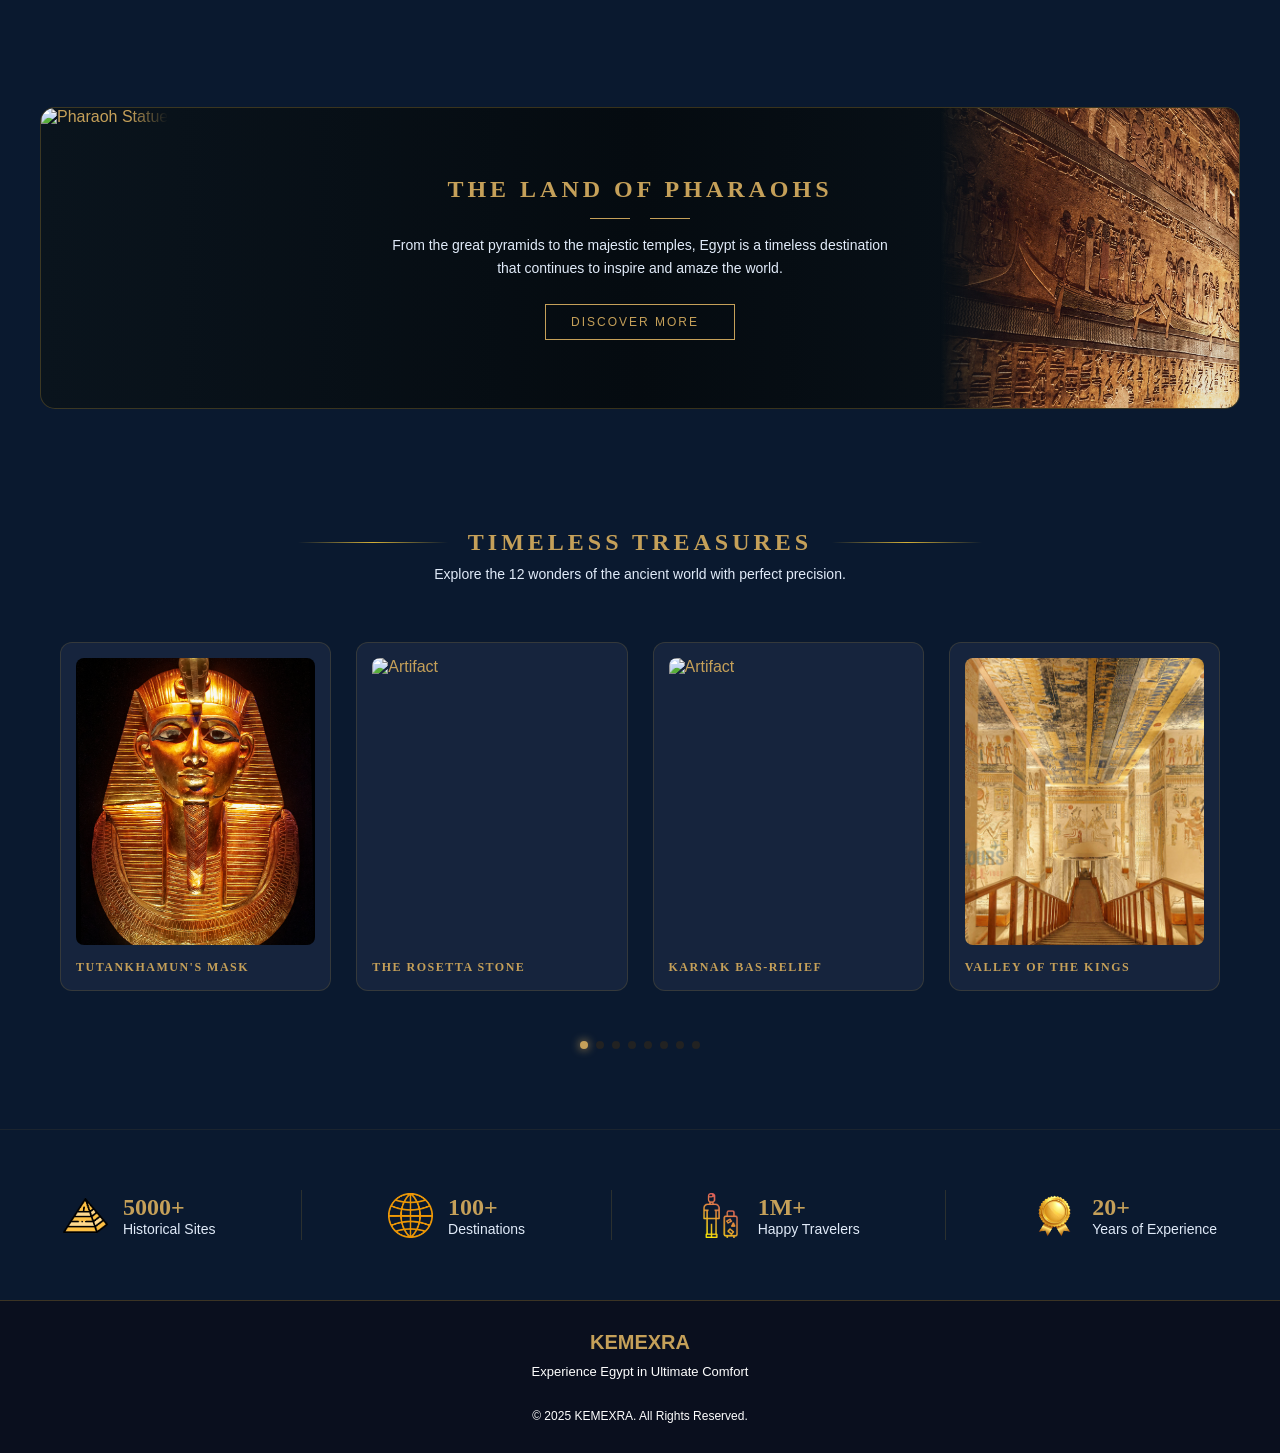
==== commit 25f7f813: "Update index.html" ====
--- a/index.html
+++ b/index.html
@@ -22,6 +22,10 @@
         <a href="souvenirs/souvenirs.html">Souvenirs</a>
         <a href="Recommendations/rec.html">Recommendations</a>
         <a href="booking/booking.html">Reservations</a>
+         <a href="tourism/Contact.html">contact us</a>
+         <a href="tourism/About.html">about us</a>
+
+
     </div>
     <div style="display:flex; gap:10px; align-items:center;">
         <button class="theme-btn" onclick="toggleTheme()">☀️ Light</button>
